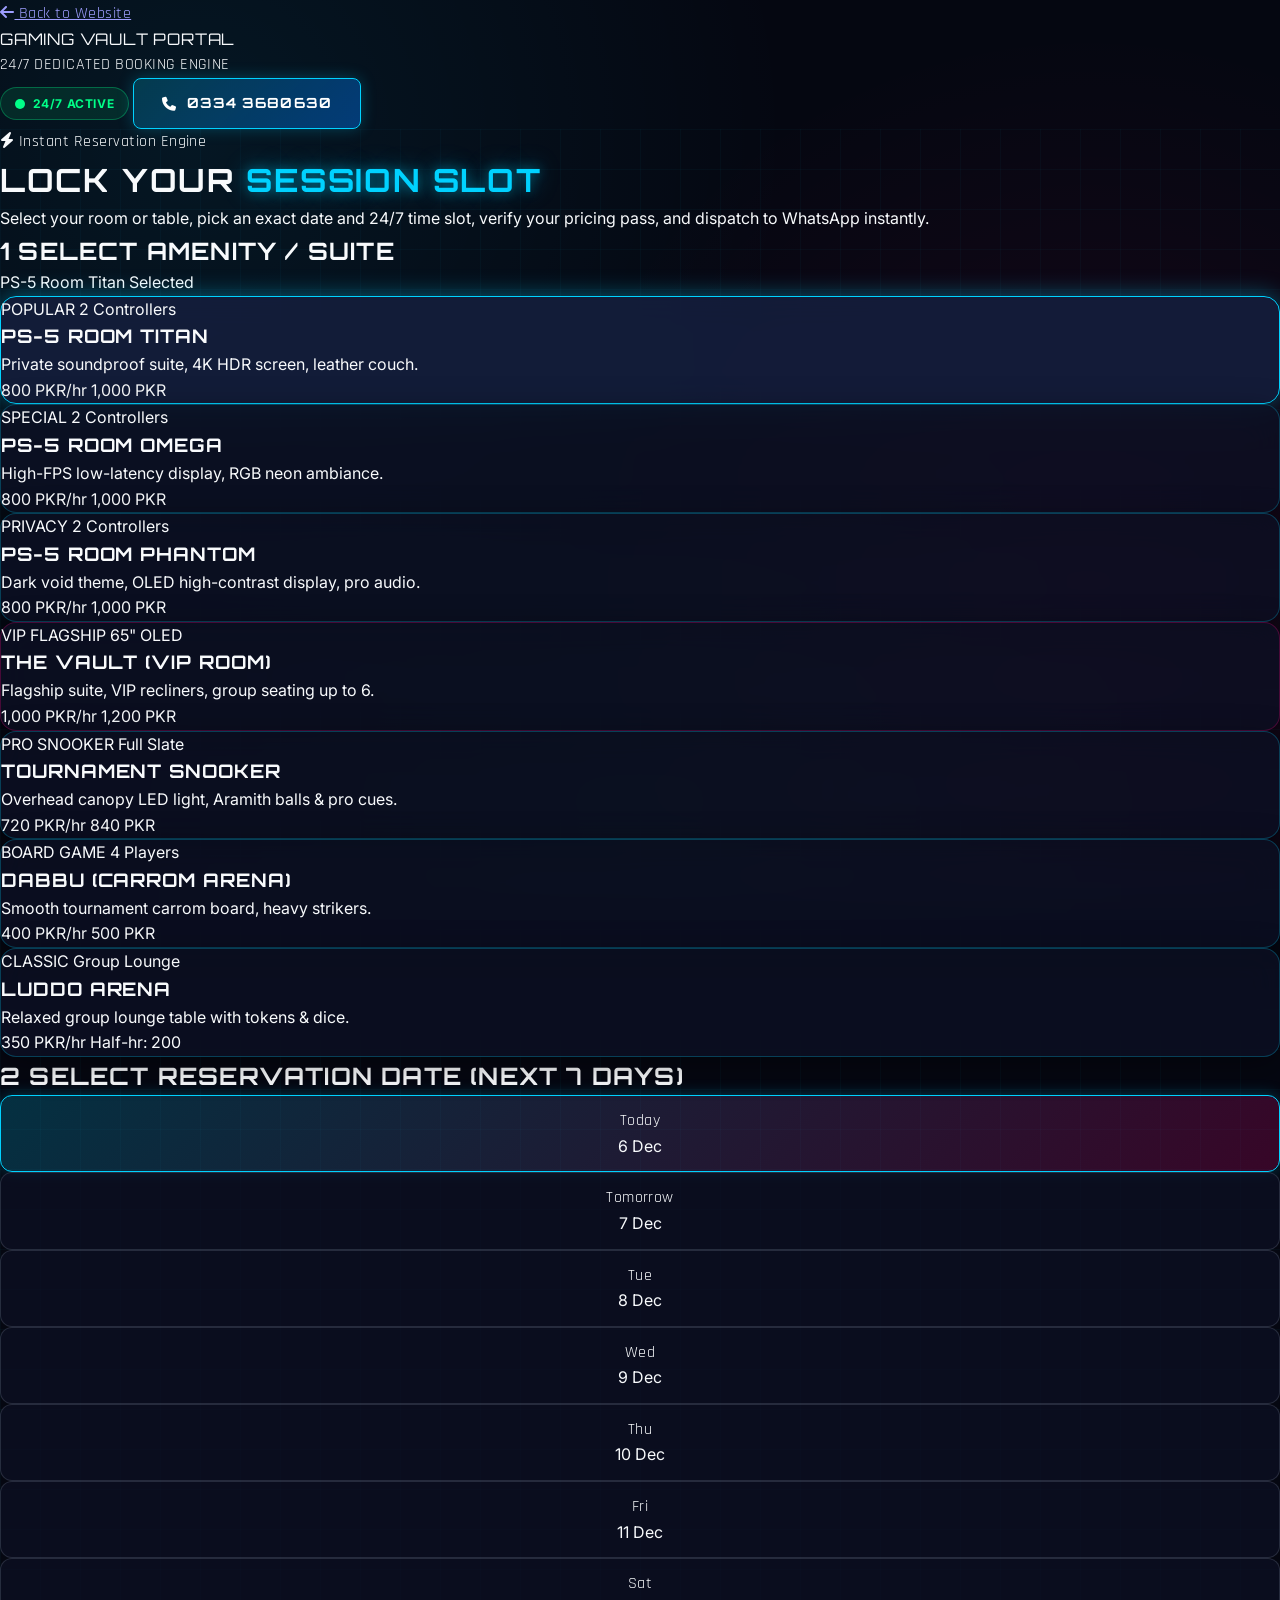
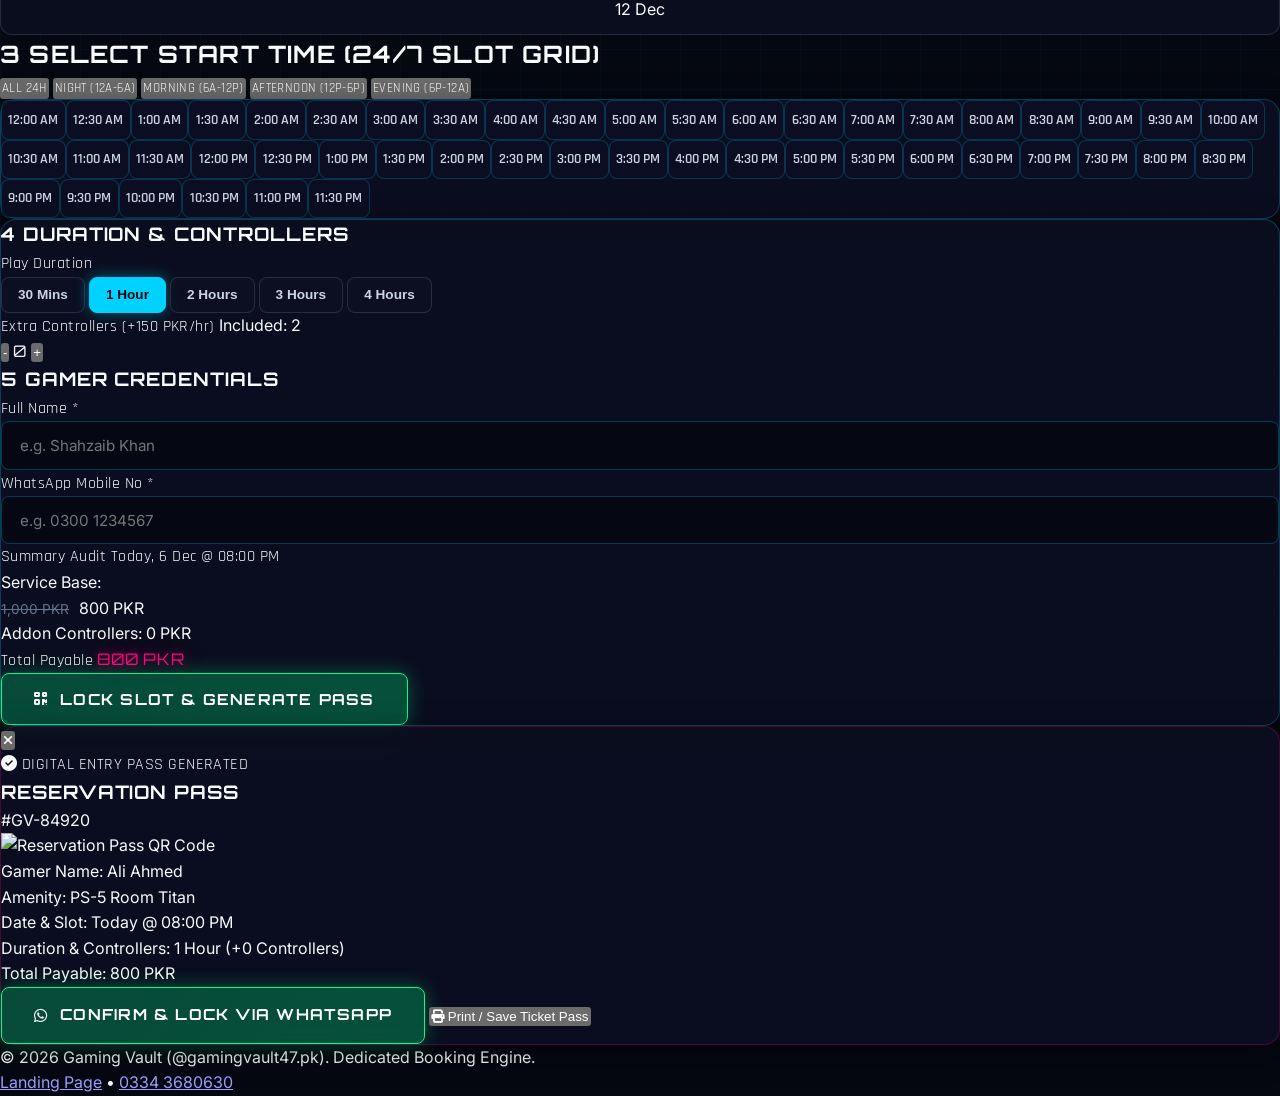
==== book.html @ 24c424c1 "Initial commit: Complete Gaming Vault website and dedicated booking engine" ====
<!DOCTYPE html>
<html lang="en">
<head>
  <meta charset="UTF-8">
  <meta name="viewport" content="width=device-width, initial-scale=1.0">
  <title>Booking Portal | Gaming Vault (@gamingvault47.pk)</title>
  <meta name="description" content="Dedicated 24/7 booking engine for Gaming Vault. Select date, time slot, PS5 suites, snooker, or board games and lock your slot instantly.">
  
  <!-- Tailwind CSS CDN -->
  <script src="https://cdn.tailwindcss.com"></script>
  <!-- FontAwesome Icons -->
  <link rel="stylesheet" href="https://cdnjs.cloudflare.com/ajax/libs/font-awesome/6.4.0/css/all.min.css">
  <!-- Custom Stylesheet -->
  <link rel="stylesheet" href="css/styles.css">

  <style>
    /* Specific Booking Engine Styles */
    .slot-btn {
      background: rgba(13, 17, 36, 0.7);
      border: 1px solid rgba(0, 210, 255, 0.2);
      color: #cbd5e1;
      font-family: 'Rajdhani', sans-serif;
      font-weight: 600;
      font-size: 0.85rem;
      padding: 0.6rem 0.4rem;
      border-radius: 0.5rem;
      cursor: pointer;
      text-align: center;
      transition: all 0.25s ease;
    }
    .slot-btn:hover {
      border-color: var(--neon-cyan);
      color: var(--neon-cyan);
      box-shadow: 0 0 10px rgba(0, 210, 255, 0.3);
    }
    .slot-btn.active {
      background: linear-gradient(135deg, rgba(0, 210, 255, 0.3), rgba(0, 120, 255, 0.5));
      border-color: var(--neon-cyan);
      color: #ffffff;
      font-weight: 700;
      box-shadow: 0 0 15px rgba(0, 210, 255, 0.5);
    }
    
    .date-card {
      background: rgba(13, 17, 36, 0.7);
      border: 1px solid rgba(148, 163, 184, 0.2);
      border-radius: 0.75rem;
      padding: 0.75rem 1.25rem;
      cursor: pointer;
      min-width: 100px;
      text-align: center;
      transition: all 0.25s ease;
    }
    .date-card:hover, .date-card.active {
      background: linear-gradient(135deg, rgba(0, 210, 255, 0.2), rgba(255, 0, 127, 0.2));
      border-color: var(--neon-cyan);
      box-shadow: 0 0 15px rgba(0, 210, 255, 0.25);
    }

    .amenity-card-select {
      cursor: pointer;
      transition: all 0.3s ease;
    }
    .amenity-card-select.selected {
      border-color: var(--neon-cyan) !important;
      box-shadow: 0 0 25px rgba(0, 210, 255, 0.4) !important;
      background: rgba(20, 30, 60, 0.9) !important;
    }

    .duration-btn {
      background: rgba(13, 17, 36, 0.8);
      border: 1px solid rgba(148, 163, 184, 0.2);
      color: #cbd5e1;
      padding: 0.6rem 1rem;
      border-radius: 0.5rem;
      font-weight: 600;
      font-size: 0.85rem;
      cursor: pointer;
      transition: all 0.2s ease;
    }
    .duration-btn.active {
      background: var(--neon-cyan);
      color: #050711;
      border-color: var(--neon-cyan);
      font-weight: 800;
      box-shadow: 0 0 15px rgba(0, 210, 255, 0.4);
    }
  </style>
</head>
<body class="bg-void text-slate-100 antialiased selection:bg-cyan-500 selection:text-black min-h-screen flex flex-col justify-between">

  <!-- ================= HEADER ================= -->
  <header class="bg-slate-950/90 border-b border-cyan-500/30 sticky top-0 z-40 backdrop-blur-md">
    <div class="max-w-7xl mx-auto px-4 sm:px-6 lg:px-8 h-20 flex items-center justify-between">
      
      <!-- Left: Back to website -->
      <a href="index.html" class="flex items-center gap-2 text-slate-300 hover:text-cyan-400 text-sm font-subheading font-bold transition">
        <i class="fa-solid fa-arrow-left"></i>
        <span>Back to Website</span>
      </a>

      <!-- Center: Portal Brand -->
      <div class="text-center">
        <div class="text-lg sm:text-xl font-black font-heading tracking-wider text-transparent bg-clip-text bg-gradient-to-r from-cyan-400 via-sky-300 to-pink-500">
          GAMING VAULT PORTAL
        </div>
        <div class="text-[10px] text-slate-400 tracking-widest uppercase font-subheading">24/7 DEDICATED BOOKING ENGINE</div>
      </div>

      <!-- Right: Call & Status -->
      <div class="flex items-center gap-3">
        <div class="hidden sm:flex status-pill">
          <span class="led-pulse"></span>
          <span>24/7 ACTIVE</span>
        </div>
        <a href="tel:03343680630" class="btn-neon-cyan !py-1.5 !px-3 text-xs">
          <i class="fa-solid fa-phone"></i>
          <span class="hidden md:inline">0334 3680630</span>
        </a>
      </div>

    </div>
  </header>

  <!-- ================= MAIN CONTAINER ================= -->
  <main class="max-w-7xl mx-auto px-4 sm:px-6 lg:px-8 py-10 flex-1 space-y-12 cyber-grid">
    
    <!-- Title Banner -->
    <div class="text-center space-y-3">
      <div class="inline-flex items-center gap-2 px-3 py-1 rounded-full bg-cyan-950/80 border border-cyan-500/40 text-cyan-400 text-xs font-bold font-subheading uppercase tracking-widest">
        <i class="fa-solid fa-bolt text-yellow-400"></i> Instant Reservation Engine
      </div>
      <h1 class="text-3xl sm:text-5xl font-black font-heading tracking-tight">
        LOCK YOUR <span class="text-cyan-400 text-glow-cyan">SESSION SLOT</span>
      </h1>
      <p class="text-slate-400 max-w-xl mx-auto text-sm">
        Select your room or table, pick an exact date and 24/7 time slot, verify your pricing pass, and dispatch to WhatsApp instantly.
      </p>
    </div>

    <!-- ================= STEP 1: AMENITY DIRECTORY ================= -->
    <section class="space-y-4">
      <div class="flex items-center justify-between border-b border-slate-800 pb-3">
        <h2 class="text-xl font-bold font-heading text-white flex items-center gap-2">
          <span class="w-7 h-7 rounded-lg bg-cyan-500/20 text-cyan-400 flex items-center justify-center text-xs font-black border border-cyan-500/40">1</span>
          Select Amenity / Suite
        </h2>
        <span class="text-xs text-cyan-400 font-bold" id="selected-amenity-label">PS-5 Room Titan Selected</span>
      </div>

      <!-- Amenity Cards Grid -->
      <div class="grid grid-cols-1 sm:grid-cols-2 lg:grid-cols-4 gap-4" id="amenity-grid">
        
        <!-- Titan -->
        <div class="amenity-card-select glass-panel p-4 rounded-xl space-y-3 selected" data-id="titan" onclick="selectAmenity('titan')">
          <div class="flex justify-between items-start">
            <span class="text-xs font-black text-cyan-400 bg-cyan-950/80 px-2 py-0.5 rounded border border-cyan-500/40 uppercase">POPULAR</span>
            <span class="text-xs text-slate-400">2 Controllers</span>
          </div>
          <h3 class="font-heading font-bold text-white text-base">PS-5 Room Titan</h3>
          <p class="text-xs text-slate-400 line-clamp-2">Private soundproof suite, 4K HDR screen, leather couch.</p>
          <div class="pt-2 border-t border-slate-800/80 flex items-center justify-between">
            <span class="text-sm font-bold text-cyan-400">800 PKR/hr</span>
            <span class="text-[11px] text-slate-400 line-through">1,000 PKR</span>
          </div>
        </div>

        <!-- Omega -->
        <div class="amenity-card-select glass-panel p-4 rounded-xl space-y-3" data-id="omega" onclick="selectAmenity('omega')">
          <div class="flex justify-between items-start">
            <span class="text-xs font-black text-pink-400 bg-pink-950/80 px-2 py-0.5 rounded border border-pink-500/40 uppercase">SPECIAL</span>
            <span class="text-xs text-slate-400">2 Controllers</span>
          </div>
          <h3 class="font-heading font-bold text-white text-base">PS-5 Room Omega</h3>
          <p class="text-xs text-slate-400 line-clamp-2">High-FPS low-latency display, RGB neon ambiance.</p>
          <div class="pt-2 border-t border-slate-800/80 flex items-center justify-between">
            <span class="text-sm font-bold text-cyan-400">800 PKR/hr</span>
            <span class="text-[11px] text-slate-400 line-through">1,000 PKR</span>
          </div>
        </div>

        <!-- Phantom -->
        <div class="amenity-card-select glass-panel p-4 rounded-xl space-y-3" data-id="phantom" onclick="selectAmenity('phantom')">
          <div class="flex justify-between items-start">
            <span class="text-xs font-black text-purple-400 bg-purple-950/80 px-2 py-0.5 rounded border border-purple-500/40 uppercase">PRIVACY</span>
            <span class="text-xs text-slate-400">2 Controllers</span>
          </div>
          <h3 class="font-heading font-bold text-white text-base">PS-5 Room Phantom</h3>
          <p class="text-xs text-slate-400 line-clamp-2">Dark void theme, OLED high-contrast display, pro audio.</p>
          <div class="pt-2 border-t border-slate-800/80 flex items-center justify-between">
            <span class="text-sm font-bold text-cyan-400">800 PKR/hr</span>
            <span class="text-[11px] text-slate-400 line-through">1,000 PKR</span>
          </div>
        </div>

        <!-- Vault VIP -->
        <div class="amenity-card-select glass-panel glass-panel-magenta p-4 rounded-xl space-y-3" data-id="vault_vip" onclick="selectAmenity('vault_vip')">
          <div class="flex justify-between items-start">
            <span class="text-xs font-black text-amber-400 bg-amber-950/80 px-2 py-0.5 rounded border border-amber-500/40 uppercase">VIP FLAGSHIP</span>
            <span class="text-xs text-pink-400 font-bold">65" OLED</span>
          </div>
          <h3 class="font-heading font-bold text-pink-400 text-base">The Vault (VIP Room)</h3>
          <p class="text-xs text-slate-400 line-clamp-2">Flagship suite, VIP recliners, group seating up to 6.</p>
          <div class="pt-2 border-t border-slate-800/80 flex items-center justify-between">
            <span class="text-sm font-bold text-pink-400">1,000 PKR/hr</span>
            <span class="text-[11px] text-slate-400 line-through">1,200 PKR</span>
          </div>
        </div>

        <!-- Snooker -->
        <div class="amenity-card-select glass-panel p-4 rounded-xl space-y-3" data-id="snooker" onclick="selectAmenity('snooker')">
          <div class="flex justify-between items-start">
            <span class="text-xs font-black text-emerald-400 bg-emerald-950/80 px-2 py-0.5 rounded border border-emerald-500/40 uppercase">PRO SNOOKER</span>
            <span class="text-xs text-slate-400">Full Slate</span>
          </div>
          <h3 class="font-heading font-bold text-white text-base">Tournament Snooker</h3>
          <p class="text-xs text-slate-400 line-clamp-2">Overhead canopy LED light, Aramith balls & pro cues.</p>
          <div class="pt-2 border-t border-slate-800/80 flex items-center justify-between">
            <span class="text-sm font-bold text-emerald-400">720 PKR/hr</span>
            <span class="text-[11px] text-slate-400 line-through">840 PKR</span>
          </div>
        </div>

        <!-- Dabbu Carrom -->
        <div class="amenity-card-select glass-panel p-4 rounded-xl space-y-3" data-id="dabbu" onclick="selectAmenity('dabbu')">
          <div class="flex justify-between items-start">
            <span class="text-xs font-black text-sky-400 bg-sky-950/80 px-2 py-0.5 rounded border border-sky-500/40 uppercase">BOARD GAME</span>
            <span class="text-xs text-slate-400">4 Players</span>
          </div>
          <h3 class="font-heading font-bold text-white text-base">Dabbu (Carrom Arena)</h3>
          <p class="text-xs text-slate-400 line-clamp-2">Smooth tournament carrom board, heavy strikers.</p>
          <div class="pt-2 border-t border-slate-800/80 flex items-center justify-between">
            <span class="text-sm font-bold text-cyan-400">400 PKR/hr</span>
            <span class="text-[11px] text-slate-400 line-through">500 PKR</span>
          </div>
        </div>

        <!-- Luddo -->
        <div class="amenity-card-select glass-panel p-4 rounded-xl space-y-3" data-id="luddo" onclick="selectAmenity('luddo')">
          <div class="flex justify-between items-start">
            <span class="text-xs font-black text-slate-300 bg-slate-800 px-2 py-0.5 rounded uppercase">CLASSIC</span>
            <span class="text-xs text-slate-400">Group Lounge</span>
          </div>
          <h3 class="font-heading font-bold text-white text-base">Luddo Arena</h3>
          <p class="text-xs text-slate-400 line-clamp-2">Relaxed group lounge table with tokens & dice.</p>
          <div class="pt-2 border-t border-slate-800/80 flex items-center justify-between">
            <span class="text-sm font-bold text-white">350 PKR/hr</span>
            <span class="text-[11px] text-slate-400">Half-hr: 200</span>
          </div>
        </div>

      </div>
    </section>

    <!-- ================= STEP 2 & 3: DATE & 24/7 TIME SLOT MATRIX ================= -->
    <div class="grid grid-cols-1 lg:grid-cols-12 gap-8">
      
      <!-- Left Column: Date Carousel & Time Slot Grid -->
      <div class="lg:col-span-8 space-y-8">
        
        <!-- Step 2: 7-Day Date Carousel -->
        <div class="space-y-4">
          <div class="flex items-center justify-between border-b border-slate-800 pb-3">
            <h2 class="text-xl font-bold font-heading text-white flex items-center gap-2">
              <span class="w-7 h-7 rounded-lg bg-cyan-500/20 text-cyan-400 flex items-center justify-center text-xs font-black border border-cyan-500/40">2</span>
              Select Reservation Date (Next 7 Days)
            </h2>
          </div>

          <!-- Date Scroll Carousel -->
          <div class="flex items-center gap-3 overflow-x-auto pb-3 scrollbar-none" id="date-carousel">
            <!-- JS will populate next 7 calendar days -->
          </div>
        </div>

        <!-- Step 3: 24/7 Time Slot Grid -->
        <div class="space-y-4">
          <div class="flex flex-col sm:flex-row sm:items-center justify-between border-b border-slate-800 pb-3 gap-2">
            <h2 class="text-xl font-bold font-heading text-white flex items-center gap-2">
              <span class="w-7 h-7 rounded-lg bg-cyan-500/20 text-cyan-400 flex items-center justify-center text-xs font-black border border-cyan-500/40">3</span>
              Select Start Time (24/7 Slot Grid)
            </h2>

            <!-- Time Period Filters -->
            <div class="flex items-center gap-1.5 overflow-x-auto">
              <button class="text-xs px-2.5 py-1 rounded bg-cyan-950 text-cyan-400 font-bold border border-cyan-500/30 font-subheading" onclick="filterTimeSlots('all')">ALL 24H</button>
              <button class="text-xs px-2.5 py-1 rounded bg-slate-900 text-slate-400 hover:text-white font-subheading" onclick="filterTimeSlots('night')">NIGHT (12A-6A)</button>
              <button class="text-xs px-2.5 py-1 rounded bg-slate-900 text-slate-400 hover:text-white font-subheading" onclick="filterTimeSlots('morning')">MORNING (6A-12P)</button>
              <button class="text-xs px-2.5 py-1 rounded bg-slate-900 text-slate-400 hover:text-white font-subheading" onclick="filterTimeSlots('afternoon')">AFTERNOON (12P-6P)</button>
              <button class="text-xs px-2.5 py-1 rounded bg-slate-900 text-slate-400 hover:text-white font-subheading" onclick="filterTimeSlots('evening')">EVENING (6P-12A)</button>
            </div>
          </div>

          <!-- 48 Slot Grid Container -->
          <div class="grid grid-cols-4 sm:grid-cols-6 md:grid-cols-8 gap-2 glass-panel p-4" id="time-slot-grid">
            <!-- Dynamic 30-min time slots populated by JS -->
          </div>
        </div>

      </div>

      <!-- Right Column: Step 4 & 5 (Duration, Addons, Gamer Profile & Bill Breakdown) -->
      <div class="lg:col-span-4 space-y-6">
        
        <div class="glass-panel p-6 space-y-6 sticky top-24">
          
          <!-- Step 4: Duration & Controller Addons -->
          <div class="space-y-4 border-b border-slate-800 pb-6">
            <h3 class="font-heading font-bold text-white text-base flex items-center gap-2">
              <span class="w-6 h-6 rounded bg-pink-500/20 text-pink-400 flex items-center justify-center text-xs">4</span>
              Duration & Controllers
            </h3>

            <!-- Duration Selector -->
            <div class="space-y-1.5">
              <label class="block text-xs font-subheading uppercase text-slate-300 font-bold">Play Duration</label>
              <div class="grid grid-cols-2 gap-2" id="duration-grid">
                <button class="duration-btn" data-mins="30" onclick="selectDuration(30)">30 Mins</button>
                <button class="duration-btn active" data-mins="60" onclick="selectDuration(60)">1 Hour</button>
                <button class="duration-btn" data-mins="120" onclick="selectDuration(120)">2 Hours</button>
                <button class="duration-btn" data-mins="180" onclick="selectDuration(180)">3 Hours</button>
                <button class="duration-btn col-span-2" data-mins="240" onclick="selectDuration(240)">4 Hours</button>
              </div>
            </div>

            <!-- Extra Controllers -->
            <div class="space-y-1.5 pt-2" id="controller-addon-wrapper">
              <div class="flex items-center justify-between">
                <label class="block text-xs font-subheading uppercase text-slate-300 font-bold">
                  Extra Controllers (+150 PKR/hr)
                </label>
                <span class="text-[11px] text-slate-400" id="controller-addon-hint">Included: 2</span>
              </div>
              <div class="flex items-center justify-between bg-slate-950 p-2 rounded-lg border border-slate-800">
                <button type="button" class="w-8 h-8 rounded bg-slate-800 text-white font-bold hover:bg-slate-700" onclick="changeControllers(-1)">-</button>
                <span id="controller-count-display" class="font-heading font-bold text-cyan-400 text-lg">0</span>
                <button type="button" class="w-8 h-8 rounded bg-slate-800 text-white font-bold hover:bg-slate-700" onclick="changeControllers(1)">+</button>
              </div>
            </div>
          </div>

          <!-- Step 5: Customer Profile & Live Bill Audit -->
          <div class="space-y-4">
            <h3 class="font-heading font-bold text-white text-base flex items-center gap-2">
              <span class="w-6 h-6 rounded bg-emerald-500/20 text-emerald-400 flex items-center justify-center text-xs">5</span>
              Gamer Credentials
            </h3>

            <div class="space-y-3">
              <div>
                <label class="block text-xs font-subheading uppercase text-slate-400 mb-1">Full Name *</label>
                <input type="text" id="customer-name" placeholder="e.g. Shahzaib Khan" class="calc-input text-sm !py-2.5">
              </div>
              <div>
                <label class="block text-xs font-subheading uppercase text-slate-400 mb-1">WhatsApp Mobile No *</label>
                <input type="tel" id="customer-phone" placeholder="e.g. 0300 1234567" class="calc-input text-sm !py-2.5">
              </div>
            </div>

            <!-- Live Bill Summary -->
            <div class="p-4 rounded-xl bg-slate-950/90 border border-cyan-500/30 space-y-3">
              <div class="text-xs font-subheading text-cyan-400 font-bold uppercase tracking-wider flex justify-between">
                <span>Summary Audit</span>
                <span id="summary-date-time">Today, 08:00 PM</span>
              </div>
              
              <div class="space-y-1 text-xs">
                <div class="flex justify-between">
                  <span class="text-slate-400">Service Base:</span>
                  <div>
                    <span class="old-price" id="summary-regular-base">1,000 PKR</span>
                    <span class="font-bold text-cyan-400" id="summary-base-rate">800 PKR</span>
                  </div>
                </div>
                <div class="flex justify-between">
                  <span class="text-slate-400">Addon Controllers:</span>
                  <span class="font-bold text-white" id="summary-addon-rate">0 PKR</span>
                </div>
              </div>

              <div class="pt-2 border-t border-slate-800 flex justify-between items-center">
                <span class="text-xs uppercase font-subheading font-bold text-slate-300">Total Payable</span>
                <span class="text-2xl font-black font-heading text-pink-400 text-glow-magenta" id="summary-grand-total">800 PKR</span>
              </div>
            </div>

            <!-- Lock Slot CTA Button -->
            <button type="button" onclick="generatePassAndOpenModal()" class="btn-neon-green w-full py-3.5 text-center font-bold tracking-wider text-sm shadow-xl">
              <i class="fa-solid fa-qrcode text-lg"></i>
              <span>LOCK SLOT & GENERATE PASS</span>
            </button>
          </div>

        </div>

      </div>

    </div>
  </main>

  <!-- ================= STEP 6: VERIFICATION PASS MODAL ================= -->
  <div id="pass-modal" class="fixed inset-0 z-50 bg-slate-950/90 backdrop-blur-md flex items-center justify-center p-4 hidden">
    <div class="glass-panel glass-panel-magenta max-w-md w-full p-6 sm:p-8 space-y-6 relative rounded-2xl border border-pink-500/50 shadow-2xl animate-fadeIn">
      
      <!-- Close button -->
      <button onclick="closePassModal()" class="absolute top-4 right-4 text-slate-400 hover:text-white text-xl">
        <i class="fa-solid fa-xmark"></i>
      </button>

      <!-- Modal Header Ticket -->
      <div class="text-center space-y-1">
        <div class="inline-flex items-center gap-1.5 px-3 py-1 rounded-full bg-emerald-950 text-emerald-400 text-[11px] font-bold font-subheading uppercase border border-emerald-500/40">
          <i class="fa-solid fa-circle-check"></i> DIGITAL ENTRY PASS GENERATED
        </div>
        <h3 class="text-2xl font-black font-heading text-white">RESERVATION PASS</h3>
        <div class="text-xs font-mono text-cyan-400 font-bold" id="pass-id-display">#GV-84920</div>
      </div>

      <!-- QR Code Box -->
      <div class="flex flex-col items-center justify-center bg-white p-4 rounded-xl shadow-inner mx-auto w-48 h-48 border-2 border-cyan-400">
        <img id="qr-code-img" src="" alt="Reservation Pass QR Code" class="w-40 h-40 object-contain">
      </div>

      <!-- Pass Ticket Summary -->
      <div class="bg-slate-950/90 p-4 rounded-xl border border-slate-800 space-y-2 text-xs">
        <div class="flex justify-between border-b border-slate-800/80 pb-1.5">
          <span class="text-slate-400">Gamer Name:</span>
          <span class="font-bold text-white" id="modal-gamer-name">Ali Ahmed</span>
        </div>
        <div class="flex justify-between border-b border-slate-800/80 pb-1.5">
          <span class="text-slate-400">Amenity:</span>
          <span class="font-bold text-cyan-400" id="modal-amenity-name">PS-5 Room Titan</span>
        </div>
        <div class="flex justify-between border-b border-slate-800/80 pb-1.5">
          <span class="text-slate-400">Date & Slot:</span>
          <span class="font-bold text-white" id="modal-date-slot">Today @ 08:00 PM</span>
        </div>
        <div class="flex justify-between border-b border-slate-800/80 pb-1.5">
          <span class="text-slate-400">Duration & Controllers:</span>
          <span class="font-bold text-white" id="modal-duration-controllers">1 Hour (+0 Controllers)</span>
        </div>
        <div class="flex justify-between pt-1">
          <span class="text-slate-400 font-bold uppercase">Total Payable:</span>
          <span class="font-black text-base text-pink-400" id="modal-total-price">800 PKR</span>
        </div>
      </div>

      <!-- Dispatch WhatsApp Button -->
      <div class="space-y-2">
        <a id="modal-whatsapp-link" href="#" target="_blank" class="btn-neon-green w-full text-center py-3.5 text-sm font-bold shadow-lg">
          <i class="fa-brands fa-whatsapp text-xl"></i>
          <span>CONFIRM & LOCK VIA WHATSAPP</span>
        </a>
        <button onclick="window.print()" class="w-full text-center py-2 text-xs text-slate-400 hover:text-cyan-400">
          <i class="fa-solid fa-print mr-1"></i> Print / Save Ticket Pass
        </button>
      </div>

    </div>
  </div>

  <!-- ================= FOOTER ================= -->
  <footer class="bg-slate-950 border-t border-slate-900 py-6 text-xs text-slate-400 mt-12">
    <div class="max-w-7xl mx-auto px-4 sm:px-6 lg:px-8 flex flex-col sm:flex-row items-center justify-between gap-4">
      <div>
        &copy; 2026 Gaming Vault (@gamingvault47.pk). Dedicated Booking Engine.
      </div>
      <div class="flex items-center gap-4">
        <a href="index.html" class="hover:text-cyan-400">Landing Page</a>
        <span>•</span>
        <a href="tel:03343680630" class="hover:text-cyan-400">0334 3680630</a>
      </div>
    </div>
  </footer>

  <!-- ================= JAVASCRIPT ENGINE ================= -->
  <script>
    // Central Booking Schema
    const BOOKING_CONFIG = {
      phone: "03343680630",
      whatsappPhone: "923343680630",
      services: {
        titan: { name: "PS-5 Room Titan", category: "ps5", discountHour: 800, normalHour: 1000, discountHalf: 400, normalHalf: 500, maxControllers: 4 },
        omega: { name: "PS-5 Room Omega", category: "ps5", discountHour: 800, normalHour: 1000, discountHalf: 400, normalHalf: 500, maxControllers: 4 },
        phantom: { name: "PS-5 Room Phantom", category: "ps5", discountHour: 800, normalHour: 1000, discountHalf: 400, normalHalf: 500, maxControllers: 4 },
        vault_vip: { name: "The Vault (VIP Suite)", category: "ps5", discountHour: 1000, normalHour: 1200, discountHalf: 500, normalHalf: 600, maxControllers: 4 },
        snooker: { name: "Tournament Snooker Table", category: "cuesports", discountHour: 720, normalHour: 840, discountHalf: 360, normalHalf: 420, maxControllers: 0 },
        dabbu: { name: "Dabbu (Carrom Arena)", category: "boardgames", discountHour: 400, normalHour: 500, discountHalf: 200, normalHalf: 250, maxControllers: 0 },
        luddo: { name: "Luddo Arena Table", category: "boardgames", discountHour: 350, normalHour: 350, discountHalf: 200, normalHalf: 200, maxControllers: 0 }
      },
      addons: { controllerRatePerHour: 150 }
    };

    // Session State
    const state = {
      amenityId: 'titan',
      date: '',
      timeSlot: '08:00 PM',
      durationMins: 60,
      extraControllers: 0,
      customerName: '',
      customerPhone: '',
      ticketPassId: ''
    };

    document.addEventListener('DOMContentLoaded', () => {
      initUrlParams();
      initDateCarousel();
      initTimeSlotGrid();
      updateBillSummary();
    });

    // Parse URL query parameter (e.g. book.html?service=vault_vip)
    function initUrlParams() {
      const params = new URLSearchParams(window.location.search);
      const serviceParam = params.get('service');
      if (serviceParam && BOOKING_CONFIG.services[serviceParam]) {
        selectAmenity(serviceParam);
      }
    }

    // Step 1: Amenity Selection
    function selectAmenity(amenityId) {
      if (!BOOKING_CONFIG.services[amenityId]) return;
      state.amenityId = amenityId;

      document.querySelectorAll('.amenity-card-select').forEach(card => {
        if (card.dataset.id === amenityId) {
          card.classList.add('selected');
        } else {
          card.classList.remove('selected');
        }
      });

      const serviceObj = BOOKING_CONFIG.services[amenityId];
      document.getElementById('selected-amenity-label').textContent = `${serviceObj.name} Selected`;

      // Disable controllers for non-PS5 games
      const controllerWrapper = document.getElementById('controller-addon-wrapper');
      if (serviceObj.category !== 'ps5') {
        state.extraControllers = 0;
        document.getElementById('controller-count-display').textContent = '0';
        controllerWrapper.classList.add('opacity-30', 'pointer-events-none');
      } else {
        controllerWrapper.classList.remove('opacity-30', 'pointer-events-none');
      }

      updateBillSummary();
    }

    // Step 2: 7-Day Calendar Carousel
    function initDateCarousel() {
      const carouselEl = document.getElementById('date-carousel');
      carouselEl.innerHTML = '';
      
      const days = ['Sun', 'Mon', 'Tue', 'Wed', 'Thu', 'Fri', 'Sat'];
      const months = ['Jan', 'Feb', 'Mar', 'Apr', 'May', 'Jun', 'Jul', 'Aug', 'Sep', 'Oct', 'Nov', 'Dec'];

      const today = new Date();

      for (let i = 0; i < 7; i++) {
        const d = new Date(today);
        d.setDate(today.getDate() + i);

        const dayName = i === 0 ? 'Today' : (i === 1 ? 'Tomorrow' : days[d.getDay()]);
        const dateStr = `${d.getDate()} ${months[d.getMonth()]}`;
        const fullDateVal = `${dayName}, ${dateStr}`;

        if (i === 0) state.date = fullDateVal;

        const card = document.createElement('div');
        card.className = `date-card ${i === 0 ? 'active' : ''}`;
        card.innerHTML = `
          <div class="text-xs font-bold font-subheading uppercase text-cyan-400">${dayName}</div>
          <div class="text-sm font-bold text-white">${dateStr}</div>
        `;

        card.onclick = () => {
          document.querySelectorAll('.date-card').forEach(c => c.classList.remove('active'));
          card.classList.add('active');
          state.date = fullDateVal;
          updateBillSummary();
        };

        carouselEl.appendChild(card);
      }
    }

    // Step 3: 24/7 Time Slot Grid (48 Slots)
    function initTimeSlotGrid() {
      const gridEl = document.getElementById('time-slot-grid');
      gridEl.innerHTML = '';

      const slots = [];
      for (let h = 0; h < 24; h++) {
        for (let m of [0, 30]) {
          const period = h >= 12 ? 'PM' : 'AM';
          const displayH = h % 12 === 0 ? 12 : h % 12;
          const displayM = m === 0 ? '00' : '30';
          const timeLabel = `${displayH}:${displayM} ${period}`;
          
          let category = 'night';
          if (h >= 6 && h < 12) category = 'morning';
          else if (h >= 12 && h < 18) category = 'afternoon';
          else if (h >= 18 && h < 24) category = 'evening';

          slots.push({ label: timeLabel, category: category, rawHour: h });
        }
      }

      slots.forEach((s, idx) => {
        const btn = document.createElement('button');
        btn.type = 'button';
        btn.className = `slot-btn ${s.label === state.timeSlot ? 'active' : ''}`;
        btn.dataset.category = s.category;
        btn.textContent = s.label;

        btn.onclick = () => {
          document.querySelectorAll('.slot-btn').forEach(b => b.classList.remove('active'));
          btn.classList.add('active');
          state.timeSlot = s.label;
          updateBillSummary();
        };

        gridEl.appendChild(btn);
      });
    }

    function filterTimeSlots(category) {
      document.querySelectorAll('.slot-btn').forEach(btn => {
        if (category === 'all' || btn.dataset.category === category) {
          btn.style.display = 'block';
        } else {
          btn.style.display = 'none';
        }
      });
    }

    // Step 4: Duration Selection
    function selectDuration(mins) {
      state.durationMins = mins;
      document.querySelectorAll('.duration-btn').forEach(btn => {
        if (parseInt(btn.dataset.mins) === mins) {
          btn.classList.add('active');
        } else {
          btn.classList.remove('active');
        }
      });
      updateBillSummary();
    }

    // Controller Counter (+ / -)
    function changeControllers(delta) {
      const service = BOOKING_CONFIG.services[state.amenityId];
      if (service.category !== 'ps5') return;

      const newQty = state.extraControllers + delta;
      if (newQty >= 0 && newQty <= service.maxControllers) {
        state.extraControllers = newQty;
        document.getElementById('controller-count-display').textContent = newQty;
        updateBillSummary();
      }
    }

    // Live Bill Arithmetic Formula
    function updateBillSummary() {
      const service = BOOKING_CONFIG.services[state.amenityId];
      if (!service) return;

      const durationHours = state.durationMins / 60;
      let baseDiscountCost = 0;
      let baseNormalCost = 0;

      if (state.durationMins === 30) {
        baseDiscountCost = service.discountHalf;
        baseNormalCost = service.normalHalf;
      } else {
        baseDiscountCost = service.discountHour * durationHours;
        baseNormalCost = service.normalHour * durationHours;
      }

      const addonCost = state.extraControllers * BOOKING_CONFIG.addons.controllerRatePerHour * durationHours;
      const grandTotal = baseDiscountCost + addonCost;

      // Update UI elements
      document.getElementById('summary-date-time').textContent = `${state.date} @ ${state.timeSlot}`;
      document.getElementById('summary-base-rate').textContent = `${baseDiscountCost.toLocaleString()} PKR`;
      document.getElementById('summary-regular-base').textContent = `${baseNormalCost.toLocaleString()} PKR`;
      document.getElementById('summary-addon-rate').textContent = addonCost > 0 ? `+${addonCost.toLocaleString()} PKR` : '0 PKR';
      document.getElementById('summary-grand-total').textContent = `${grandTotal.toLocaleString()} PKR`;
    }

    // Step 6: Generate Pass & Open Verification Modal
    function generatePassAndOpenModal() {
      const nameInput = document.getElementById('customer-name').value.trim();
      const phoneInput = document.getElementById('customer-phone').value.trim();

      if (!nameInput || !phoneInput) {
        alert('Please enter your Name and WhatsApp Mobile Number to lock your slot pass.');
        return;
      }

      state.customerName = nameInput;
      state.customerPhone = phoneInput;

      // Generate Ticket Pass ID
      const randomTicketNum = Math.floor(10000 + Math.random() * 90000);
      state.ticketPassId = `#GV-${randomTicketNum}`;

      const service = BOOKING_CONFIG.services[state.amenityId];
      const durationHours = state.durationMins / 60;
      let baseDiscountCost = state.durationMins === 30 ? service.discountHalf : service.discountHour * durationHours;
      let addonCost = state.extraControllers * BOOKING_CONFIG.addons.controllerRatePerHour * durationHours;
      const grandTotal = baseDiscountCost + addonCost;

      const durationText = state.durationMins === 30 ? '30 Mins' : `${durationHours} Hour${durationHours > 1 ? 's' : ''}`;

      // Populate Modal details
      document.getElementById('pass-id-display').textContent = state.ticketPassId;
      document.getElementById('modal-gamer-name').textContent = state.customerName;
      document.getElementById('modal-amenity-name').textContent = service.name;
      document.getElementById('modal-date-slot').textContent = `${state.date} @ ${state.timeSlot}`;
      document.getElementById('modal-duration-controllers').textContent = `${durationText} (+${state.extraControllers} Controllers)`;
      document.getElementById('modal-total-price').textContent = `${grandTotal.toLocaleString()} PKR`;

      // Generate QR Code payload URL
      const qrDataStr = `${state.ticketPassId}|${state.customerName}|${service.name}|${state.date}|${state.timeSlot}|${grandTotal}PKR`;
      const qrApiUrl = `https://api.qrserver.com/v1/create-qr-code/?size=180x180&data=${encodeURIComponent(qrDataStr)}`;
      document.getElementById('qr-code-img').src = qrApiUrl;

      // Format WhatsApp Deep-Link Message
      let waMsg = `🎮 *GAMING VAULT - BOOKING RESERVATION*\n`;
      waMsg += `━━━━━━━━━━━━━━━━━━━━━━\n`;
      waMsg += `🎫 *Pass ID:* ${state.ticketPassId}\n`;
      waMsg += `👤 *Gamer Name:* ${state.customerName}\n`;
      waMsg += `📱 *Phone Number:* ${state.customerPhone}\n`;
      waMsg += `🕹️ *Service / Amenity:* ${service.name}\n`;
      waMsg += `📅 *Date:* ${state.date}\n`;
      waMsg += `⏰ *Start Time:* ${state.timeSlot}\n`;
      waMsg += `⏳ *Duration:* ${durationText}\n`;
      if (service.category === 'ps5' && state.extraControllers > 0) {
        waMsg += `🎮 *Extra Controllers:* ${state.extraControllers} (+Rs. ${addonCost})\n`;
      }
      waMsg += `━━━━━━━━━━━━━━━━━━━━━━\n`;
      waMsg += `💰 *Total Amount:* Rs. ${grandTotal.toLocaleString()} PKR\n`;
      waMsg += `🟢 *Status:* Awaiting Slot Lock Verification\n`;
      waMsg += `━━━━━━━━━━━━━━━━━━━━━━\n`;
      waMsg += `Please confirm availability and lock my slot!`;

      const encodedWa = encodeURIComponent(waMsg);
      document.getElementById('modal-whatsapp-link').href = `https://wa.me/${BOOKING_CONFIG.whatsappPhone}?text=${encodedWa}`;

      // Open Modal
      document.getElementById('pass-modal').classList.remove('hidden');
    }

    function closePassModal() {
      document.getElementById('pass-modal').classList.add('hidden');
    }
  </script>
</body>
</html>
---- css/styles.css ----
/* -------------------------------------------------------------
   GAMING VAULT - CORE STYLESHEET & NEON DESIGN SYSTEM
   Color Tokens:
   - Dark Void Background: #050711, #0b0e1e
   - Neon Cyan: #00d2ff
   - Neon Magenta: #ff007f
   - Operational Status Green: #00ff88
   - Glass Surface: rgba(13, 17, 36, 0.75)
------------------------------------------------------------- */

@import url('https://fonts.googleapis.com/css2?family=Orbitron:wght@500;600;700;800;900&family=Rajdhani:wght@500;600;700&family=Inter:wght@300;400;500;600;700&display=swap');

:root {
  --bg-void: #050711;
  --bg-void-alt: #0b0e1e;
  --bg-surface: rgba(13, 17, 36, 0.75);
  --bg-surface-hover: rgba(20, 27, 54, 0.85);
  --neon-cyan: #00d2ff;
  --neon-cyan-glow: rgba(0, 210, 255, 0.4);
  --neon-magenta: #ff007f;
  --neon-magenta-glow: rgba(255, 0, 127, 0.4);
  --neon-green: #00ff88;
  --neon-green-glow: rgba(0, 255, 136, 0.5);
  --text-main: #f8fafc;
  --text-muted: #94a3b8;
  --border-neon: rgba(0, 210, 255, 0.25);
  --border-magenta: rgba(255, 0, 127, 0.25);
  --font-heading: 'Orbitron', sans-serif;
  --font-subheading: 'Rajdhani', sans-serif;
  --font-body: 'Inter', sans-serif;
}

/* Base resets & typography */
* {
  margin: 0;
  padding: 0;
  box-sizing: border-box;
}

html {
  scroll-behavior: smooth;
  color-scheme: dark;
}

body {
  background-color: var(--bg-void);
  color: var(--text-main);
  font-family: var(--font-body);
  line-height: 1.6;
  overflow-x: hidden;
  position: relative;
  background-image: 
    radial-gradient(circle at 15% 15%, rgba(0, 210, 255, 0.08) 0%, transparent 45%),
    radial-gradient(circle at 85% 65%, rgba(255, 0, 127, 0.08) 0%, transparent 45%),
    radial-gradient(circle at 50% 90%, rgba(0, 255, 136, 0.04) 0%, transparent 50%);
  background-attachment: fixed;
}

/* Custom Scrollbar */
::-webkit-scrollbar {
  width: 10px;
}
::-webkit-scrollbar-track {
  background: var(--bg-void);
}
::-webkit-scrollbar-thumb {
  background: #1e293b;
  border-radius: 5px;
  border: 2px solid var(--bg-void);
}
::-webkit-scrollbar-thumb:hover {
  background: var(--neon-cyan);
}

/* Typography styles */
h1, h2, h3, h4, .font-heading {
  font-family: var(--font-heading);
  letter-spacing: 0.05em;
  text-transform: uppercase;
}

.font-subheading {
  font-family: var(--font-subheading);
  letter-spacing: 0.03em;
}

/* Neon Text Glow Effects */
.text-glow-cyan {
  color: var(--neon-cyan);
  text-shadow: 0 0 12px var(--neon-cyan-glow), 0 0 24px var(--neon-cyan-glow);
}

.text-glow-magenta {
  color: var(--neon-magenta);
  text-shadow: 0 0 12px var(--neon-magenta-glow), 0 0 24px var(--neon-magenta-glow);
}

.text-glow-green {
  color: var(--neon-green);
  text-shadow: 0 0 12px var(--neon-green-glow);
}

/* Glassmorphism Surface Component */
.glass-panel {
  background: var(--bg-surface);
  backdrop-filter: blur(16px);
  -webkit-backdrop-filter: blur(16px);
  border: 1px solid var(--border-neon);
  box-shadow: 0 8px 32px 0 rgba(0, 0, 0, 0.37);
  border-radius: 1rem;
  transition: all 0.3s cubic-bezier(0.4, 0, 0.2, 1);
}

.glass-panel:hover {
  border-color: rgba(0, 210, 255, 0.5);
  box-shadow: 0 12px 40px 0 rgba(0, 210, 255, 0.15);
}

.glass-panel-magenta {
  border-color: var(--border-magenta);
}

.glass-panel-magenta:hover {
  border-color: rgba(255, 0, 127, 0.5);
  box-shadow: 0 12px 40px 0 rgba(255, 0, 127, 0.15);
}

/* Pulsing LED Dot */
.led-pulse {
  display: inline-block;
  width: 10px;
  height: 10px;
  background-color: var(--neon-green);
  border-radius: 50%;
  box-shadow: 0 0 0 rgba(0, 255, 136, 0.7);
  animation: pulse-green 1.8s infinite;
}

@keyframes pulse-green {
  0% {
    transform: scale(0.95);
    box-shadow: 0 0 0 0 rgba(0, 255, 136, 0.8);
  }
  70% {
    transform: scale(1.15);
    box-shadow: 0 0 0 10px rgba(0, 255, 136, 0);
  }
  100% {
    transform: scale(0.95);
    box-shadow: 0 0 0 0 rgba(0, 255, 136, 0);
  }
}

/* Glowing Neon Buttons */
.btn-neon-cyan {
  background: linear-gradient(135deg, rgba(0, 210, 255, 0.2), rgba(0, 120, 255, 0.4));
  border: 1px solid var(--neon-cyan);
  color: #ffffff;
  font-family: var(--font-heading);
  font-size: 0.875rem;
  font-weight: 700;
  letter-spacing: 0.08em;
  padding: 0.85rem 1.75rem;
  border-radius: 0.5rem;
  cursor: pointer;
  display: inline-flex;
  align-items: center;
  justify-content: center;
  gap: 0.6rem;
  text-decoration: none;
  transition: all 0.3s ease;
  position: relative;
  overflow: hidden;
  box-shadow: 0 0 15px rgba(0, 210, 255, 0.25);
}

.btn-neon-cyan:hover {
  background: var(--neon-cyan);
  color: #050711;
  box-shadow: 0 0 25px rgba(0, 210, 255, 0.6);
  transform: translateY(-2px);
}

.btn-neon-magenta {
  background: linear-gradient(135deg, rgba(255, 0, 127, 0.2), rgba(200, 0, 100, 0.4));
  border: 1px solid var(--neon-magenta);
  color: #ffffff;
  font-family: var(--font-heading);
  font-size: 0.875rem;
  font-weight: 700;
  letter-spacing: 0.08em;
  padding: 0.85rem 1.75rem;
  border-radius: 0.5rem;
  cursor: pointer;
  display: inline-flex;
  align-items: center;
  justify-content: center;
  gap: 0.6rem;
  text-decoration: none;
  transition: all 0.3s ease;
  box-shadow: 0 0 15px rgba(255, 0, 127, 0.25);
}

.btn-neon-magenta:hover {
  background: var(--neon-magenta);
  color: #ffffff;
  box-shadow: 0 0 25px rgba(255, 0, 127, 0.6);
  transform: translateY(-2px);
}

.btn-neon-green {
  background: linear-gradient(135deg, rgba(0, 255, 136, 0.25), rgba(0, 180, 100, 0.4));
  border: 1px solid var(--neon-green);
  color: #ffffff;
  font-family: var(--font-heading);
  font-size: 0.95rem;
  font-weight: 700;
  letter-spacing: 0.08em;
  padding: 0.95rem 2rem;
  border-radius: 0.5rem;
  cursor: pointer;
  display: inline-flex;
  align-items: center;
  justify-content: center;
  gap: 0.75rem;
  text-decoration: none;
  transition: all 0.3s ease;
  box-shadow: 0 0 20px rgba(0, 255, 136, 0.3);
}

.btn-neon-green:hover {
  background: var(--neon-green);
  color: #050711;
  box-shadow: 0 0 30px rgba(0, 255, 136, 0.7);
  transform: translateY(-2px);
}

/* Status Pill */
.status-pill {
  display: inline-flex;
  align-items: center;
  gap: 0.5rem;
  background: rgba(0, 255, 136, 0.1);
  border: 1px solid rgba(0, 255, 136, 0.3);
  padding: 0.35rem 0.85rem;
  border-radius: 9999px;
  font-size: 0.75rem;
  font-weight: 700;
  color: var(--neon-green);
  letter-spacing: 0.05em;
  text-transform: uppercase;
}

/* Opening Discount Banner/Badge */
.discount-badge {
  display: inline-flex;
  align-items: center;
  gap: 0.4rem;
  background: linear-gradient(90deg, rgba(255, 0, 127, 0.2), rgba(255, 0, 127, 0.4));
  border: 1px solid var(--neon-magenta);
  color: #ffffff;
  font-size: 0.75rem;
  font-weight: 700;
  padding: 0.3rem 0.75rem;
  border-radius: 0.375rem;
  text-transform: uppercase;
  letter-spacing: 0.05em;
  box-shadow: 0 0 10px rgba(255, 0, 127, 0.3);
}

/* Scanline / Grid Ambient Background overlay */
.cyber-grid {
  background-size: 40px 40px;
  background-image: 
    linear-gradient(to right, rgba(0, 210, 255, 0.03) 1px, transparent 1px),
    linear-gradient(to bottom, rgba(0, 210, 255, 0.03) 1px, transparent 1px);
}

/* Card Image Overlay Glow */
.card-img-wrapper {
  position: relative;
  overflow: hidden;
  border-radius: 0.75rem 0.75rem 0 0;
}

.card-img-wrapper img {
  transition: transform 0.5s ease;
  width: 100%;
  height: 220px;
  object-fit: cover;
}

.glass-panel:hover .card-img-wrapper img {
  transform: scale(1.06);
}

.card-img-wrapper::after {
  content: '';
  position: absolute;
  inset: 0;
  background: linear-gradient(to top, rgba(13, 17, 36, 0.95) 0%, transparent 60%);
}

/* Rate Card Table Styles */
.rate-table {
  width: 100%;
  border-collapse: separate;
  border-spacing: 0 0.5rem;
}

.rate-table th {
  font-family: var(--font-heading);
  font-size: 0.75rem;
  letter-spacing: 0.1em;
  text-transform: uppercase;
  color: var(--text-muted);
  padding: 1rem 1.25rem;
  text-align: left;
  border-bottom: 1px solid rgba(148, 163, 184, 0.1);
}

.rate-table td {
  padding: 1rem 1.25rem;
  background: rgba(13, 17, 36, 0.6);
  border-top: 1px solid rgba(0, 210, 255, 0.1);
  border-bottom: 1px solid rgba(0, 210, 255, 0.1);
}

.rate-table tr td:first-child {
  border-top-left-radius: 0.5rem;
  border-bottom-left-radius: 0.5rem;
  border-left: 1px solid rgba(0, 210, 255, 0.2);
}

.rate-table tr td:last-child {
  border-top-right-radius: 0.5rem;
  border-bottom-right-radius: 0.5rem;
  border-right: 1px solid rgba(0, 210, 255, 0.2);
}

.rate-table tr:hover td {
  background: rgba(20, 27, 54, 0.9);
  border-color: rgba(0, 210, 255, 0.3);
}

/* Price strike-through tag */
.old-price {
  text-decoration: line-through;
  color: #64748b;
  font-size: 0.85em;
  margin-right: 0.4rem;
}

.new-price {
  color: var(--neon-cyan);
  font-weight: 700;
  font-size: 1.1em;
}

.new-price-green {
  color: var(--neon-green);
  font-weight: 700;
  font-size: 1.1em;
}

/* Form Controls styling for Calculator */
.calc-input {
  background: rgba(5, 7, 17, 0.8);
  border: 1px solid var(--border-neon);
  color: #ffffff;
  padding: 0.85rem 1.1rem;
  border-radius: 0.5rem;
  width: 100%;
  font-family: var(--font-body);
  font-size: 0.95rem;
  transition: all 0.3s ease;
  outline: none;
}

.calc-input:focus {
  border-color: var(--neon-cyan);
  box-shadow: 0 0 15px rgba(0, 210, 255, 0.3);
}

.calc-input option {
  background: #0b0e1e;
  color: #ffffff;
}

/* Floating WhatsApp Button */
.floating-whatsapp {
  position: fixed;
  bottom: 2rem;
  right: 2rem;
  z-index: 99;
  background: #25d366;
  color: #ffffff;
  width: 60px;
  height: 60px;
  border-radius: 50%;
  display: flex;
  align-items: center;
  justify-content: center;
  font-size: 2rem;
  box-shadow: 0 4px 20px rgba(37, 211, 102, 0.5);
  transition: all 0.3s cubic-bezier(0.175, 0.885, 0.32, 1.275);
  text-decoration: none;
}

.floating-whatsapp:hover {
  transform: scale(1.12) rotate(8deg);
  box-shadow: 0 6px 28px rgba(37, 211, 102, 0.7);
}

/* Filter Tab Buttons */
.tab-btn {
  background: rgba(13, 17, 36, 0.6);
  border: 1px solid rgba(148, 163, 184, 0.2);
  color: var(--text-muted);
  font-family: var(--font-heading);
  font-size: 0.8rem;
  padding: 0.6rem 1.2rem;
  border-radius: 0.5rem;
  cursor: pointer;
  transition: all 0.3s ease;
}

.tab-btn.active, .tab-btn:hover {
  background: rgba(0, 210, 255, 0.15);
  border-color: var(--neon-cyan);
  color: var(--neon-cyan);
  box-shadow: 0 0 15px rgba(0, 210, 255, 0.2);
}

/* FAQ Accordion Styling */
.faq-item {
  border-bottom: 1px solid rgba(0, 210, 255, 0.15);
}

.faq-header {
  padding: 1.25rem 0;
  cursor: pointer;
  display: flex;
  justify-content: space-between;
  align-items: center;
  font-family: var(--font-subheading);
  font-size: 1.15rem;
  font-weight: 600;
  transition: color 0.3s ease;
}

.faq-header:hover {
  color: var(--neon-cyan);
}

.faq-content {
  max-height: 0;
  overflow: hidden;
  transition: max-height 0.35s ease-out, padding 0.35s ease;
  color: var(--text-muted);
  font-size: 0.95rem;
}

.faq-item.active .faq-content {
  max-height: 300px;
  padding-bottom: 1.25rem;
}

.faq-item.active .faq-icon {
  transform: rotate(180deg);
  color: var(--neon-cyan);
}
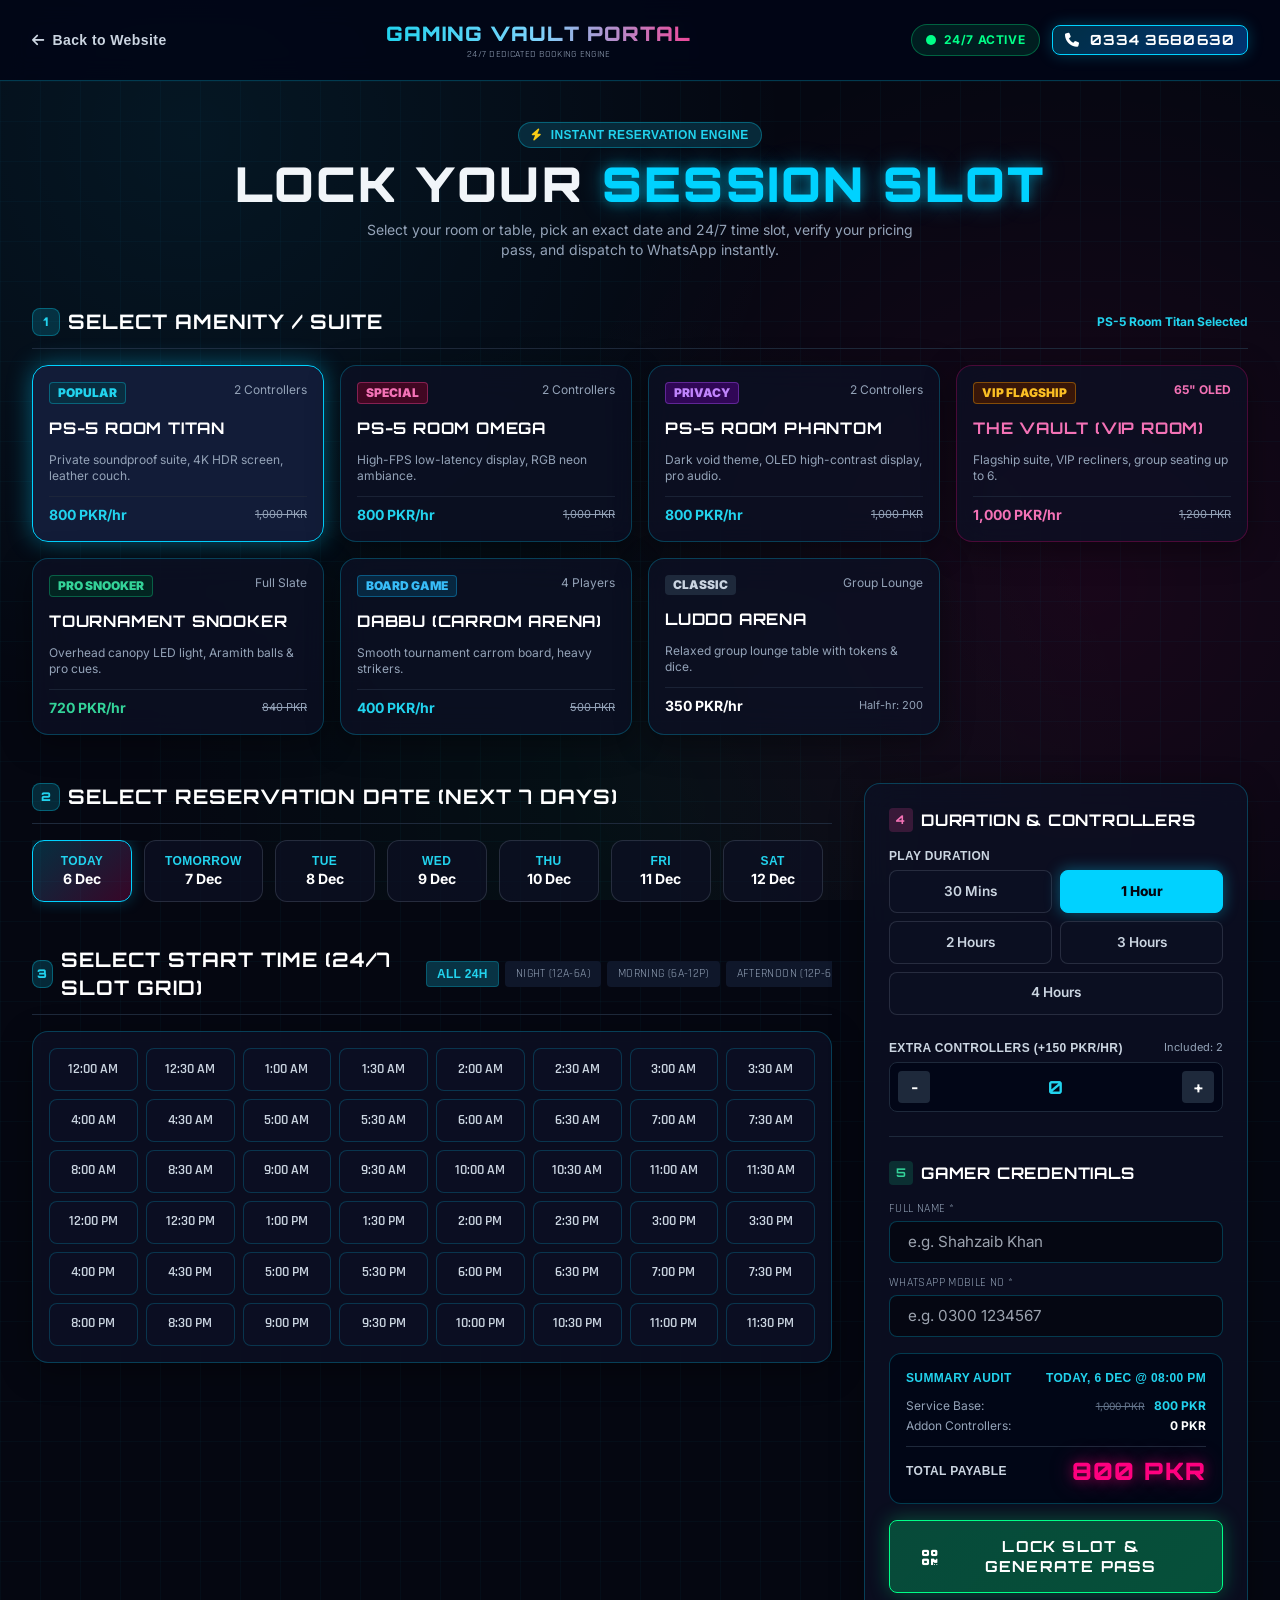
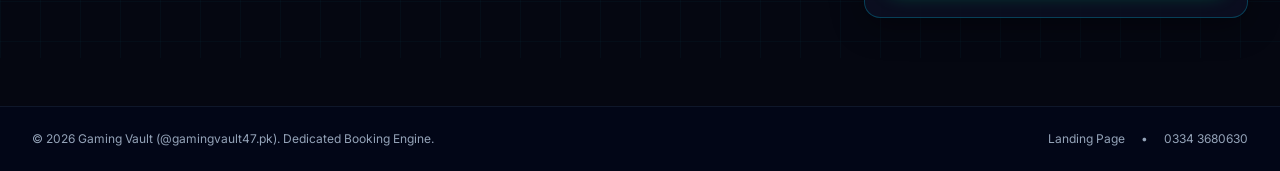
==== commit daf8d8a2: "QA pass: self-hosted Tailwind+FontAwesome, booking validation, mobile fixes, favicon, image optimiza" ====
--- a/book.html
+++ b/book.html
@@ -6,10 +6,13 @@
   <title>Booking Portal | Gaming Vault (@gamingvault47.pk)</title>
   <meta name="description" content="Dedicated 24/7 booking engine for Gaming Vault. Select date, time slot, PS5 suites, snooker, or board games and lock your slot instantly.">
   
-  <!-- Tailwind CSS CDN -->
-  <script src="https://cdn.tailwindcss.com"></script>
-  <!-- FontAwesome Icons -->
-  <link rel="stylesheet" href="https://cdnjs.cloudflare.com/ajax/libs/font-awesome/6.4.0/css/all.min.css">
+  <!-- Favicon -->
+  <link rel="icon" type="image/svg+xml" href="assets/favicon.svg">
+
+  <!-- Tailwind CSS (compiled locally, v3.4.17) -->
+  <link rel="stylesheet" href="css/tailwind.css">
+  <!-- FontAwesome Icons (self-hosted) -->
+  <link rel="stylesheet" href="css/fontawesome.min.css">
   <!-- Custom Stylesheet -->
   <link rel="stylesheet" href="css/styles.css">
 
@@ -94,17 +97,18 @@
     <div class="max-w-7xl mx-auto px-4 sm:px-6 lg:px-8 h-20 flex items-center justify-between">
       
       <!-- Left: Back to website -->
-      <a href="index.html" class="flex items-center gap-2 text-slate-300 hover:text-cyan-400 text-sm font-subheading font-bold transition">
+      <a href="index.html" class="flex items-center gap-2 text-slate-300 hover:text-cyan-400 text-sm font-subheading font-bold transition shrink-0">
         <i class="fa-solid fa-arrow-left"></i>
-        <span>Back to Website</span>
+        <span class="hidden sm:inline">Back to Website</span>
+        <span class="sm:hidden">Back</span>
       </a>
 
       <!-- Center: Portal Brand -->
-      <div class="text-center">
-        <div class="text-lg sm:text-xl font-black font-heading tracking-wider text-transparent bg-clip-text bg-gradient-to-r from-cyan-400 via-sky-300 to-pink-500">
+      <div class="text-center leading-tight min-w-0">
+        <div class="text-base sm:text-xl font-black font-heading tracking-wider text-transparent bg-clip-text bg-gradient-to-r from-cyan-400 via-sky-300 to-pink-500">
           GAMING VAULT PORTAL
         </div>
-        <div class="text-[10px] text-slate-400 tracking-widest uppercase font-subheading">24/7 DEDICATED BOOKING ENGINE</div>
+        <div class="hidden sm:block text-[10px] text-slate-400 tracking-widest uppercase font-subheading">24/7 DEDICATED BOOKING ENGINE</div>
       </div>
 
       <!-- Right: Call & Status -->
@@ -282,12 +286,12 @@
             </h2>
 
             <!-- Time Period Filters -->
-            <div class="flex items-center gap-1.5 overflow-x-auto">
-              <button class="text-xs px-2.5 py-1 rounded bg-cyan-950 text-cyan-400 font-bold border border-cyan-500/30 font-subheading" onclick="filterTimeSlots('all')">ALL 24H</button>
-              <button class="text-xs px-2.5 py-1 rounded bg-slate-900 text-slate-400 hover:text-white font-subheading" onclick="filterTimeSlots('night')">NIGHT (12A-6A)</button>
-              <button class="text-xs px-2.5 py-1 rounded bg-slate-900 text-slate-400 hover:text-white font-subheading" onclick="filterTimeSlots('morning')">MORNING (6A-12P)</button>
-              <button class="text-xs px-2.5 py-1 rounded bg-slate-900 text-slate-400 hover:text-white font-subheading" onclick="filterTimeSlots('afternoon')">AFTERNOON (12P-6P)</button>
-              <button class="text-xs px-2.5 py-1 rounded bg-slate-900 text-slate-400 hover:text-white font-subheading" onclick="filterTimeSlots('evening')">EVENING (6P-12A)</button>
+            <div class="flex items-center gap-1.5 overflow-x-auto" id="time-filter-bar">
+              <button class="time-filter-btn whitespace-nowrap text-xs px-2.5 py-1 rounded bg-cyan-950 text-cyan-400 font-bold border border-cyan-500/30 font-subheading" data-tf="all" onclick="filterTimeSlots('all')">ALL 24H</button>
+              <button class="time-filter-btn whitespace-nowrap text-xs px-2.5 py-1 rounded bg-slate-900 text-slate-400 hover:text-white font-subheading border border-transparent" data-tf="night" onclick="filterTimeSlots('night')">NIGHT (12A-6A)</button>
+              <button class="time-filter-btn whitespace-nowrap text-xs px-2.5 py-1 rounded bg-slate-900 text-slate-400 hover:text-white font-subheading border border-transparent" data-tf="morning" onclick="filterTimeSlots('morning')">MORNING (6A-12P)</button>
+              <button class="time-filter-btn whitespace-nowrap text-xs px-2.5 py-1 rounded bg-slate-900 text-slate-400 hover:text-white font-subheading border border-transparent" data-tf="afternoon" onclick="filterTimeSlots('afternoon')">AFTERNOON (12P-6P)</button>
+              <button class="time-filter-btn whitespace-nowrap text-xs px-2.5 py-1 rounded bg-slate-900 text-slate-400 hover:text-white font-subheading border border-transparent" data-tf="evening" onclick="filterTimeSlots('evening')">EVENING (6P-12A)</button>
             </div>
           </div>
 
@@ -385,6 +389,7 @@
             </div>
 
             <!-- Lock Slot CTA Button -->
+            <p id="booking-error" class="hidden text-xs font-bold text-pink-400 bg-pink-950/60 border border-pink-500/40 rounded-lg px-3 py-2"></p>
             <button type="button" onclick="generatePassAndOpenModal()" class="btn-neon-green w-full py-3.5 text-center font-bold tracking-wider text-sm shadow-xl">
               <i class="fa-solid fa-qrcode text-lg"></i>
               <span>LOCK SLOT & GENERATE PASS</span>
@@ -417,7 +422,7 @@
       </div>
 
       <!-- QR Code Box -->
-      <div class="flex flex-col items-center justify-center bg-white p-4 rounded-xl shadow-inner mx-auto w-48 h-48 border-2 border-cyan-400">
+      <div class="flex flex-col items-center justify-center bg-white p-4 rounded-xl shadow-inner mx-auto w-48 h-48 border-2 border-cyan-400" id="qr-box">
         <img id="qr-code-img" src="" alt="Reservation Pass QR Code" class="w-40 h-40 object-contain">
       </div>
 
@@ -634,6 +639,14 @@
           btn.style.display = 'none';
         }
       });
+      // Active-state styling for the filter bar
+      const activeCls = ['bg-cyan-950', 'text-cyan-400', 'font-bold', 'border-cyan-500/30'];
+      const idleCls = ['bg-slate-900', 'text-slate-400', 'border-transparent'];
+      document.querySelectorAll('.time-filter-btn').forEach(btn => {
+        const isActive = btn.dataset.tf === category;
+        btn.classList.remove(...(isActive ? idleCls : activeCls));
+        btn.classList.add(...(isActive ? activeCls : idleCls));
+      });
     }
 
     // Step 4: Duration Selection
@@ -692,11 +705,18 @@
 
     // Step 6: Generate Pass & Open Verification Modal
     function generatePassAndOpenModal() {
+      clearBookingError();
       const nameInput = document.getElementById('customer-name').value.trim();
       const phoneInput = document.getElementById('customer-phone').value.trim();
 
-      if (!nameInput || !phoneInput) {
-        alert('Please enter your Name and WhatsApp Mobile Number to lock your slot pass.');
+      if (!nameInput) {
+        showBookingError('Please enter your name to lock your slot pass.');
+        document.getElementById('customer-name').focus();
+        return;
+      }
+      if (!isValidPkPhone(phoneInput)) {
+        showBookingError('Please enter a valid WhatsApp mobile number (e.g. 0300 1234567).');
+        document.getElementById('customer-phone').focus();
         return;
       }
 
@@ -726,7 +746,9 @@
       // Generate QR Code payload URL
       const qrDataStr = `${state.ticketPassId}|${state.customerName}|${service.name}|${state.date}|${state.timeSlot}|${grandTotal}PKR`;
       const qrApiUrl = `https://api.qrserver.com/v1/create-qr-code/?size=180x180&data=${encodeURIComponent(qrDataStr)}`;
-      document.getElementById('qr-code-img').src = qrApiUrl;
+      const qrImg = document.getElementById('qr-code-img');
+      qrImg.onerror = qrFallback; // assigned here: the function is defined by the time a pass is generated
+      qrImg.src = qrApiUrl;
 
       // Format WhatsApp Deep-Link Message
       let waMsg = `🎮 *GAMING VAULT - BOOKING RESERVATION*\n`;
@@ -757,6 +779,37 @@
     function closePassModal() {
       document.getElementById('pass-modal').classList.add('hidden');
     }
+
+    // Escape key closes the pass modal
+    document.addEventListener('keydown', (e) => {
+      if (e.key === 'Escape') closePassModal();
+    });
+
+    // Fallback if the QR API is unreachable: show the pass ID instead
+    function qrFallback() {
+      const box = document.getElementById('qr-box');
+      const passId = document.getElementById('pass-id-display').textContent;
+      box.innerHTML = '<div class="text-center px-2">'
+        + '<div class="text-2xl font-black text-slate-900">' + passId + '</div>'
+        + '<div class="text-[11px] text-slate-500 mt-1">Show this pass ID at the counter</div>'
+        + '</div>';
+    }
+
+    // Inline form error helper
+    function showBookingError(msg) {
+      const el = document.getElementById('booking-error');
+      el.textContent = msg;
+      el.classList.remove('hidden');
+    }
+    function clearBookingError() {
+      document.getElementById('booking-error').classList.add('hidden');
+    }
+
+    // Pakistani mobile validation (03XXXXXXXXX, spaces/dashes allowed)
+    function isValidPkPhone(raw) {
+      const digits = raw.replace(/\D/g, '');
+      return /^0?3\d{9}$/.test(digits);
+    }
   </script>
 </body>
 </html>
--- a/css/styles.css
+++ b/css/styles.css
@@ -432,6 +432,29 @@
   box-shadow: 0 0 15px rgba(0, 210, 255, 0.2);
 }
 
+/* Anchored sections clear the fixed header */
+#rooms, #pricing, #location {
+  scroll-margin-top: 5.5rem;
+}
+
+/* Hide scrollbars on carousels */
+.scrollbar-none {
+  scrollbar-width: none;
+  -ms-overflow-style: none;
+}
+.scrollbar-none::-webkit-scrollbar {
+  display: none;
+}
+
+/* Fade-in entrance used by filter + modal */
+@keyframes fadeIn {
+  from { opacity: 0; transform: translateY(10px); }
+  to { opacity: 1; transform: translateY(0); }
+}
+.animate-fadeIn {
+  animation: fadeIn 0.45s ease both;
+}
+
 /* FAQ Accordion Styling */
 .faq-item {
   border-bottom: 1px solid rgba(0, 210, 255, 0.15);
